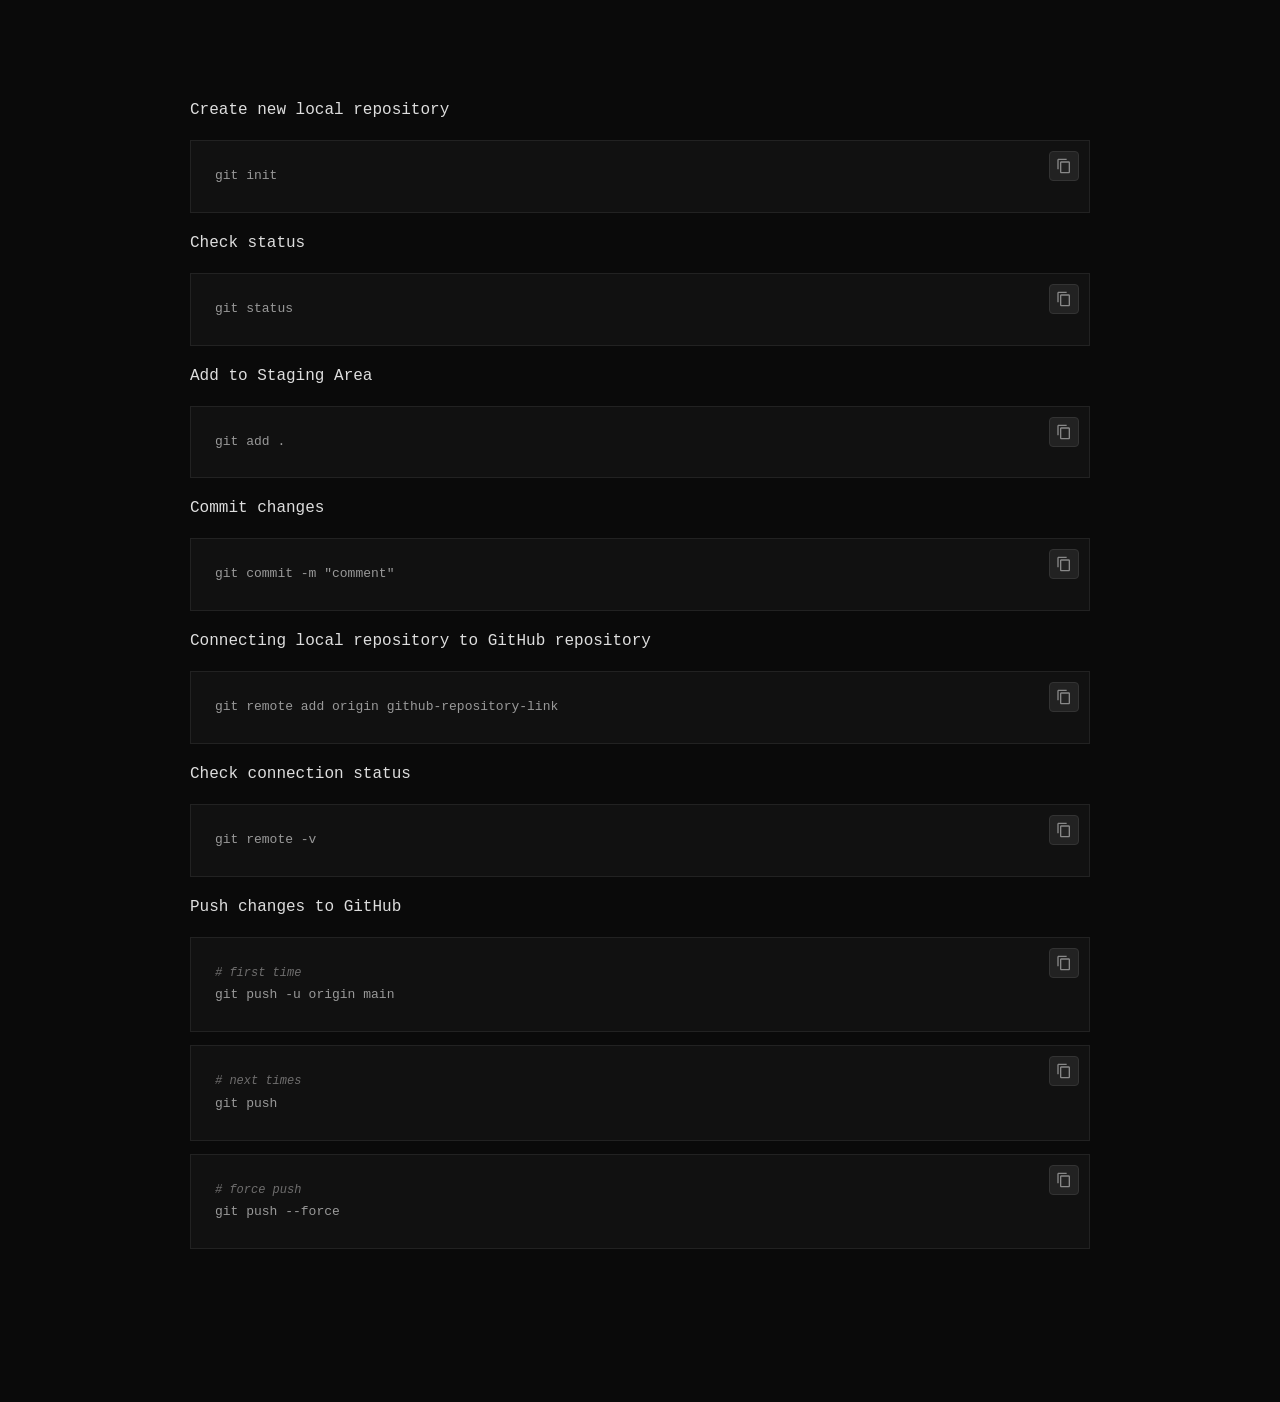
==== index.html @ 097c800b "Initial commit" ====
<!DOCTYPE html>
<html lang="en">

<head>
    <meta charset="UTF-8">
    <title>PAYAM Simple Dark – Print Edition</title>
    <link rel="stylesheet" href="style.css">
</head>

<body>

    <div id="content">

        <p>Create new local repository</p>
        <pre class="git"><code>git init</code></pre>
        <p>Check status</p>
        <pre class="git"><code>git status</code></pre>
        <p>Add to Staging Area</p>
        <pre class="git"><code>git add .</code></pre>
        <p>Commit changes</p>
        <pre class="git"><code>git commit -m &quot;comment&quot;</code></pre>
        <p>Connecting local repository to GitHub repository</p>
        <pre class="git"><code>git remote add origin github-repository-link</code></pre>
        <p>Check connection status</p>
        <pre class="git"><code>git remote -v</code></pre>
        <p>Push changes to GitHub</p>
        <pre class="git"><code># first time
git push -u origin main</code></pre>
        <pre class="git"><code># next times
git push</code></pre>
        <pre class="git"><code># force push
git push --force</code></pre>



        <!-- content div     -->
    </div>

    <!-- Terminal Search Bar Overlay -->
    <div id="terminal-search" class="hidden">
        <div class="terminal-header">
            <span>Terminal Search (Ctrl + /)</span>
            <span id="search-count">0 items found</span>
        </div>
        <div class="terminal-body">
            <span class="prompt">&gt;</span>
            <input type="text" id="search-input" placeholder="Type to search live... Press Enter to focus result"
                autocomplete="off" />
        </div>
    </div>

    <script src="script.js"></script>
</body>

</html>
---- style.css ----
/* ===============================
   BASE LAYOUT
================================ */

html,
body {
    background: #0a0a0a;
    color: #dedede;
    font-family: "LiterationMono Nerd Font Mono", "JetBrains Mono", monospace;
    line-height: 1.75;
    margin: 0;
    padding: 0;
}

#content {
    max-width: 900px;
    margin: auto;
    padding: 80px;
    padding-bottom: 140px;
    /* فضای کافی در انتهای صفحه برای ترمینال */
}

/* ===============================
   TYPOGRAPHY
================================ */

h1,
h2,
h3,
h4,
h5 {
    color: #eeeeee;
    page-break-after: avoid;
}

p {
    orphans: 3;
    widows: 3;
}

a {
    color: #ffffff;
    text-decoration: none;
}

/* ===============================
   CODE
================================ */

code {
    background: #111111;
    color: #d0d0d0;
    padding: 4px 6px;
    border-radius: 4px;
}

pre {
    background: #111111;
    padding: 24px;
    overflow-x: auto;
    border: 1px solid #222222;
    page-break-inside: avoid;
    position: relative;
}

pre code {
    background: none;
    color: #999999;
    padding: 0;
}

/* استایل کامنت‌های داخل بلوک کد */
pre code .comment {
    color: #868585;
    font-style: italic;
    font-size: small;
    opacity: 0.8;
}

/* دکمه کپی */
.copy-btn {
    position: absolute;
    top: 10px;
    right: 10px;
    background: #222222;
    color: #888888;
    border: 1px solid #333333;
    border-radius: 4px;
    padding: 6px;
    display: flex;
    align-items: center;
    justify-content: center;
    cursor: pointer;
    transition: all 0.2s ease;
    outline: none;
}

.copy-btn:hover,
.copy-btn:focus {
    background: #333333;
    color: #ffffff;
    border-color: #00ff66;
    /* هایلایت زبرجدی/سبز هنگام فوکوس با کیبورد */
}

.copy-btn svg {
    width: 16px;
    height: 16px;
    fill: currentColor;
}

/* ===============================
   TERMINAL SEARCH BAR
================================ */

#terminal-search {
    position: fixed;
    bottom: 20px;
    left: 50%;
    transform: translateX(-50%);
    width: calc(100% - 40px);
    max-width: 860px;
    background: #000000;
    border: 1px solid #333333;
    box-shadow: 0 10px 30px rgba(0, 0, 0, 0.8);
    border-radius: 6px;
    z-index: 9999;
    font-family: inherit;
    transition: opacity 0.2s ease, transform 0.2s ease;
}

#terminal-search.hidden {
    display: none;
}

.terminal-header {
    background: #111111;
    padding: 6px 16px;
    border-bottom: 1px solid #222222;
    display: flex;
    justify-content: space-between;
    font-size: 12px;
    color: #666666;
    border-top-left-radius: 5px;
    border-top-right-radius: 5px;
}

.terminal-body {
    display: flex;
    align-items: center;
    padding: 12px 16px;
}

.terminal-body .prompt {
    color: #00ff66;
    font-weight: bold;
    margin-right: 12px;
}

#search-input {
    background: transparent;
    border: none;
    color: #00ff66;
    font-family: inherit;
    font-size: 15px;
    width: 100%;
    outline: none;
}

/* ===============================
   BLOCK ELEMENTS & PRINT CONTROL
================================ */

blockquote {
    border-left: 4px solid #444444;
    padding-left: 20px;
    color: #d0d0d0;
}

mark {
    background: #444444;
    color: #ffffff;
}

hr {
    border: none;
    border-top: 1px solid #222222;
    margin: 60px 0;
}

@page {
    size: A4;
    margin: 20mm;
}

@media print {

    html,
    body {
        background: #0a0a0a !important;
        color: #999999 !important;
        -webkit-print-color-adjust: exact;
        print-color-adjust: exact;
    }

    pre,
    code {
        -webkit-print-color-adjust: exact;
    }

    .copy-btn,
    #terminal-search {
        display: none !important;
    }
}
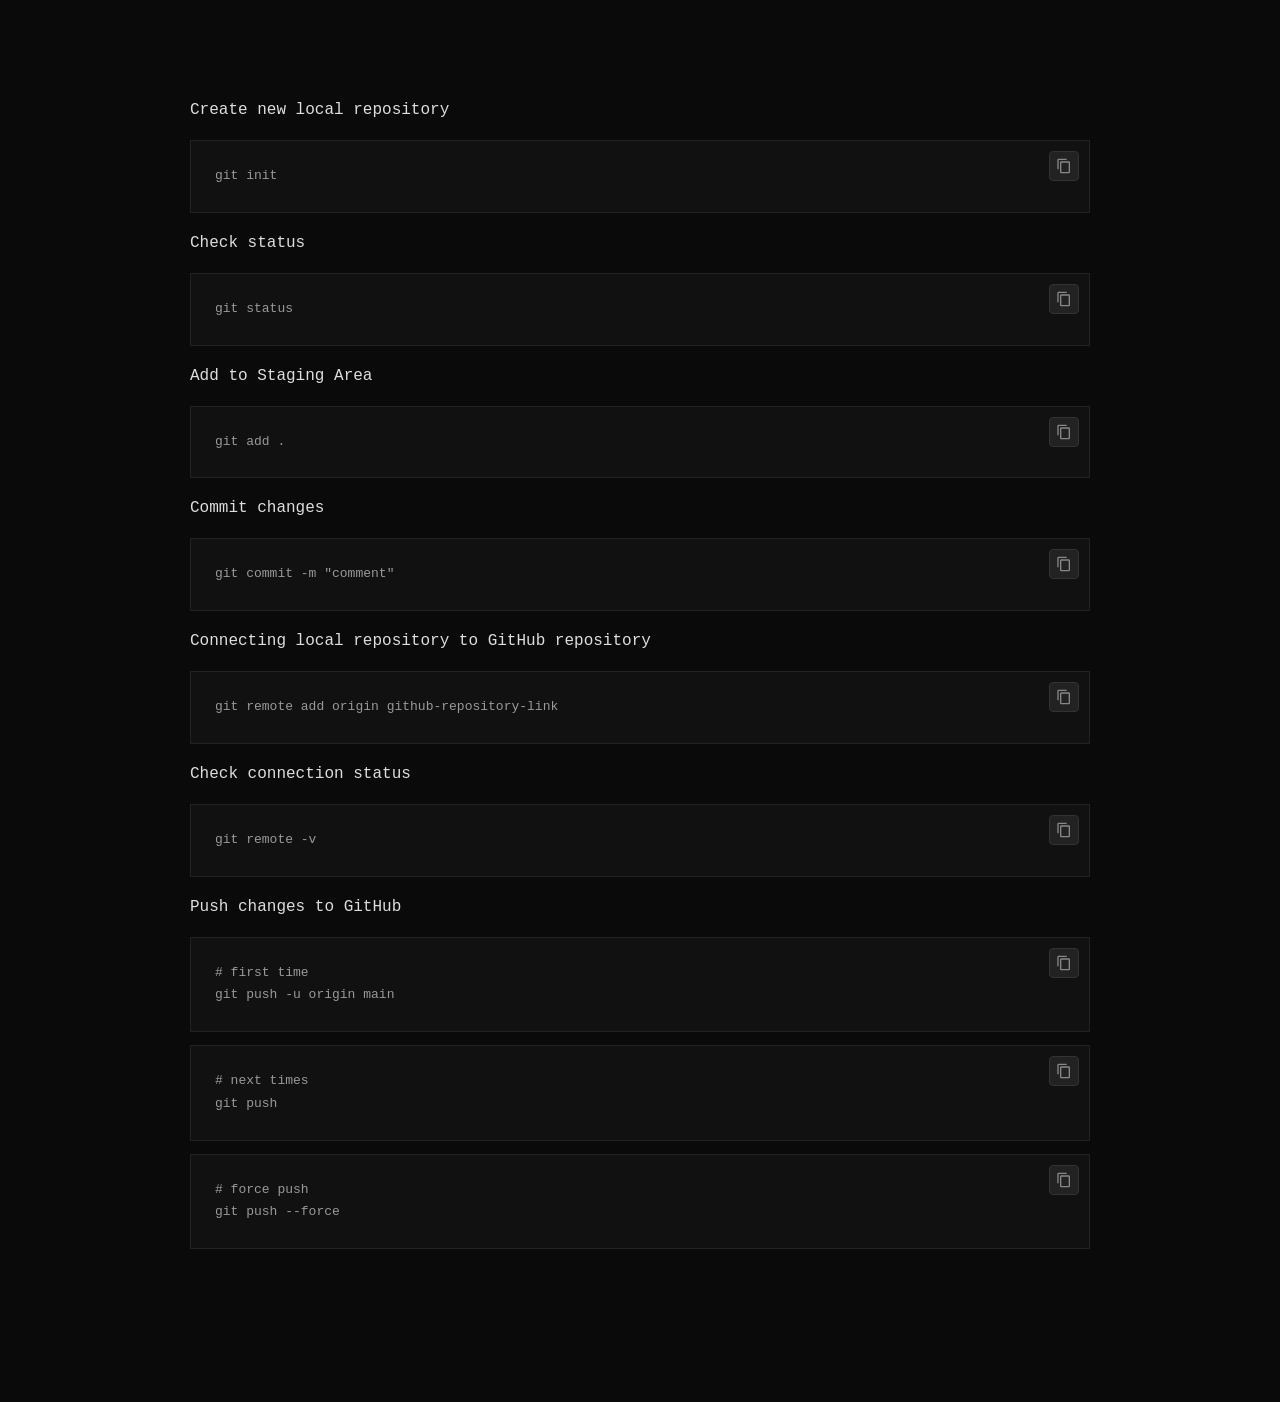
==== commit 4fe81de8: "final version. work correct. miniDoc.v.1" ====
--- a/index.html
+++ b/index.html
@@ -11,27 +11,45 @@
 
     <div id="content">
 
-        <p>Create new local repository</p>
-        <pre class="git"><code>git init</code></pre>
-        <p>Check status</p>
-        <pre class="git"><code>git status</code></pre>
-        <p>Add to Staging Area</p>
-        <pre class="git"><code>git add .</code></pre>
-        <p>Commit changes</p>
-        <pre class="git"><code>git commit -m &quot;comment&quot;</code></pre>
-        <p>Connecting local repository to GitHub repository</p>
-        <pre class="git"><code>git remote add origin github-repository-link</code></pre>
-        <p>Check connection status</p>
-        <pre class="git"><code>git remote -v</code></pre>
-        <p>Push changes to GitHub</p>
-        <pre class="git"><code># first time
+        <div class="search-item">
+            <p>Create new local repository</p>
+            <pre class="git"><code>git init</code></pre>
+        </div>
+
+        <div class="search-item">
+            <p>Check status</p>
+            <pre class="git"><code>git status</code></pre>
+        </div>
+
+        <div class="search-item">
+            <p>Add to Staging Area</p>
+            <pre class="git"><code>git add .</code></pre>
+        </div>
+
+        <div class="search-item">
+            <p>Commit changes</p>
+            <pre class="git"><code>git commit -m "comment"</code></pre>
+        </div>
+
+        <div class="search-item">
+            <p>Connecting local repository to GitHub repository</p>
+            <pre class="git"><code>git remote add origin github-repository-link</code></pre>
+        </div>
+
+        <div class="search-item">
+            <p>Check connection status</p>
+            <pre class="git"><code>git remote -v</code></pre>
+        </div>
+
+        <div class="search-item">
+            <p>Push changes to GitHub</p>
+            <pre class="git"><code># first time
 git push -u origin main</code></pre>
-        <pre class="git"><code># next times
+            <pre class="git"><code># next times
 git push</code></pre>
-        <pre class="git"><code># force push
+            <pre class="git"><code># force push
 git push --force</code></pre>
-
-
+        </div>
 
         <!-- content div     -->
     </div>
@@ -43,7 +61,7 @@
             <span id="search-count">0 items found</span>
         </div>
         <div class="terminal-body">
-            <span class="prompt">&gt;</span>
+            <span class="prompt">></span>
             <input type="text" id="search-input" placeholder="Type to search live... Press Enter to focus result"
                 autocomplete="off" />
         </div>
--- a/style.css
+++ b/style.css
@@ -110,6 +110,19 @@
 }
 
 /* ===============================
+   SEARCH ITEM (search/filter unit)
+================================ */
+
+/* The search-item div wraps each description + code block so live
+   filtering can hide whole units. Margins are zeroed on the wrapper so
+   the inner <p> / <pre> margins collapse exactly like before the wrapper
+   was introduced — visual layout is preserved. */
+.search-item {
+    margin: 0;
+    padding: 0;
+}
+
+/* ===============================
    TERMINAL SEARCH BAR
 ================================ */
 
